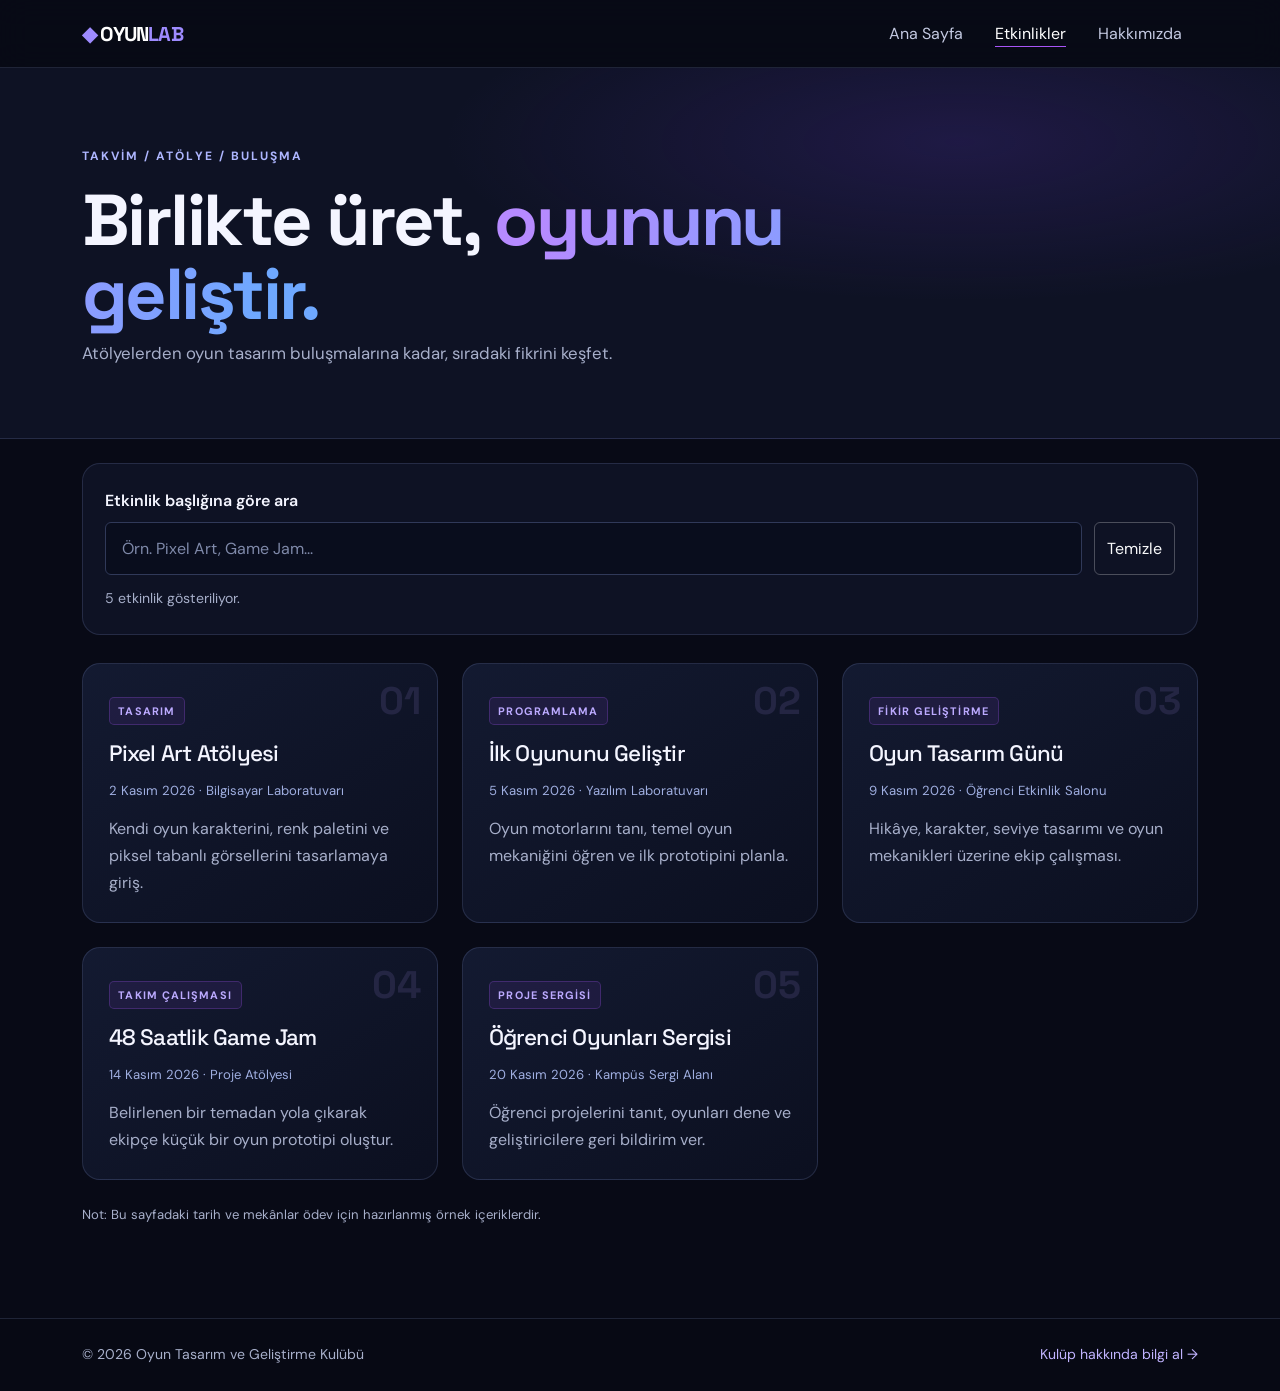
==== etkinlikler.html @ 82740572 "Add files via upload" ====
<!doctype html>
<html lang="tr">
<head>
  <meta charset="utf-8">
  <meta name="viewport" content="width=device-width, initial-scale=1">
  <meta name="description" content="Oyun Tasarım ve Geliştirme Kulübü etkinlikleri ve atölyeleri.">
  <title>Etkinlikler | OyunLAB</title>
  <link href="https://cdn.jsdelivr.net/npm/bootstrap@5.3.3/dist/css/bootstrap.min.css" rel="stylesheet">
  <link rel="stylesheet" href="style.css">
</head>
<body>
  <nav class="navbar navbar-expand-lg navbar-dark site-nav sticky-top">
    <div class="container">
      <a class="navbar-brand fw-bold" href="index.html"><span class="brand-mark">◆</span> OYUN<span class="brand-accent">LAB</span></a>
      <button class="navbar-toggler" type="button" data-bs-toggle="collapse" data-bs-target="#mainNav" aria-controls="mainNav" aria-expanded="false" aria-label="Menüyü aç veya kapat"><span class="navbar-toggler-icon"></span></button>
      <div class="collapse navbar-collapse" id="mainNav"><ul class="navbar-nav ms-auto">
        <li class="nav-item"><a class="nav-link" href="index.html">Ana Sayfa</a></li>
        <li class="nav-item"><a class="nav-link active" aria-current="page" href="etkinlikler.html">Etkinlikler</a></li>
        <li class="nav-item"><a class="nav-link" href="hakkimizda.html">Hakkımızda</a></li>
      </ul></div>
    </div>
  </nav>

  <main>
    <section class="page-hero"><div class="container">
      <p class="eyebrow">TAKVİM / ATÖLYE / BULUŞMA</p>
      <h1>Birlikte üret, <span class="gradient-text">oyununu geliştir.</span></h1>
      <p>Atölyelerden oyun tasarım buluşmalarına kadar, sıradaki fikrini keşfet.</p>
    </div></section>

    <section class="section-space pt-4">
      <div class="container">
        <div class="search-panel">
          <label for="eventSearch" class="form-label">Etkinlik başlığına göre ara</label>
          <div class="search-row">
            <input class="form-control search-input" type="search" id="eventSearch" placeholder="Örn. Pixel Art, Game Jam..." autocomplete="off">
            <button class="btn btn-outline-light" id="clearSearch" type="button">Temizle</button>
          </div>
          <p id="eventCount" class="result-count" aria-live="polite">5 etkinlik gösteriliyor.</p>
        </div>

        <div class="row g-4 mt-1" id="eventList">
          <div class="col-md-6 col-lg-4 event-item" data-title="Pixel Art Atölyesi">
            <article class="event-card h-100"><div class="event-number">01</div><span class="event-tag">TASARIM</span><h2>Pixel Art Atölyesi</h2><p class="event-meta">2 Kasım 2026 · Bilgisayar Laboratuvarı</p><p>Kendi oyun karakterini, renk paletini ve piksel tabanlı görsellerini tasarlamaya giriş.</p></article>
          </div>
          <div class="col-md-6 col-lg-4 event-item" data-title="İlk Oyununu Geliştir">
            <article class="event-card h-100"><div class="event-number">02</div><span class="event-tag">PROGRAMLAMA</span><h2>İlk Oyununu Geliştir</h2><p class="event-meta">5 Kasım 2026 · Yazılım Laboratuvarı</p><p>Oyun motorlarını tanı, temel oyun mekaniğini öğren ve ilk prototipini planla.</p></article>
          </div>
          <div class="col-md-6 col-lg-4 event-item" data-title="Oyun Tasarım Günü">
            <article class="event-card h-100"><div class="event-number">03</div><span class="event-tag">FİKİR GELİŞTİRME</span><h2>Oyun Tasarım Günü</h2><p class="event-meta">9 Kasım 2026 · Öğrenci Etkinlik Salonu</p><p>Hikâye, karakter, seviye tasarımı ve oyun mekanikleri üzerine ekip çalışması.</p></article>
          </div>
          <div class="col-md-6 col-lg-4 event-item" data-title="48 Saatlik Game Jam">
            <article class="event-card h-100"><div class="event-number">04</div><span class="event-tag">TAKIM ÇALIŞMASI</span><h2>48 Saatlik Game Jam</h2><p class="event-meta">14 Kasım 2026 · Proje Atölyesi</p><p>Belirlenen bir temadan yola çıkarak ekipçe küçük bir oyun prototipi oluştur.</p></article>
          </div>
          <div class="col-md-6 col-lg-4 event-item" data-title="Öğrenci Oyunları Sergisi">
            <article class="event-card h-100"><div class="event-number">05</div><span class="event-tag">PROJE SERGİSİ</span><h2>Öğrenci Oyunları Sergisi</h2><p class="event-meta">20 Kasım 2026 · Kampüs Sergi Alanı</p><p>Öğrenci projelerini tanıt, oyunları dene ve geliştiricilere geri bildirim ver.</p></article>
          </div>
        </div>
        <div id="noResults" class="no-results" hidden><span aria-hidden="true">⌕</span><h2>Sonuç bulunamadı</h2><p>Farklı bir etkinlik adı deneyebilir veya aramayı temizleyebilirsin.</p></div>
        <p class="demo-note mt-4">Not: Bu sayfadaki tarih ve mekânlar ödev için hazırlanmış örnek içeriklerdir.</p>
      </div>
    </section>
  </main>

  <footer class="site-footer"><div class="container d-flex flex-column flex-md-row justify-content-between gap-2"><span>© 2026 Oyun Tasarım ve Geliştirme Kulübü</span><a href="hakkimizda.html">Kulüp hakkında bilgi al →</a></div></footer>
  <script src="script.js"></script>
  <script src="https://cdn.jsdelivr.net/npm/bootstrap@5.3.3/dist/js/bootstrap.bundle.min.js"></script>
</body>
</html>
---- style.css ----
@import url('https://fonts.googleapis.com/css2?family=DM+Sans:wght@400;500;600;700&family=Space+Grotesk:wght@400;500;600;700&display=swap');

:root {
  --bg: #080a16;
  --bg-soft: #0e1224;
  --panel: #11172c;
  --panel-light: #171e38;
  --text: #f4f5ff;
  --muted: #a7afca;
  --purple: #a855f7;
  --blue: #4f8cff;
  --line: rgba(169, 184, 255, .15);
}
* { box-sizing: border-box; }
html { scroll-behavior: smooth; }
body { margin: 0; background: var(--bg); color: var(--text); font-family: 'DM Sans', sans-serif; line-height: 1.7; }
a { color: #aabfff; text-decoration: none; }
a:hover { color: #d4c2ff; }
h1, h2, h3, .navbar-brand { font-family: 'Space Grotesk', sans-serif; letter-spacing: -.035em; }
h1 { font-size: clamp(2.7rem, 7vw, 5.8rem); line-height: 1.03; font-weight: 700; }
h2 { font-size: clamp(1.8rem, 4vw, 3rem); line-height: 1.15; }
p { color: var(--muted); }
.site-nav { background: rgba(8, 10, 22, .9); border-bottom: 1px solid var(--line); backdrop-filter: blur(16px); }
.navbar-brand { letter-spacing: -.04em; font-size: 1.25rem; }
.brand-mark, .brand-accent { color: #9e8bff; }
.nav-link { color: #c3c9e1 !important; padding: .75rem 1rem !important; }
.nav-link:hover, .nav-link.active { color: #fff !important; }
.nav-link.active { text-decoration: underline; text-decoration-color: var(--purple); text-underline-offset: 7px; }
.hero-section { position: relative; overflow: hidden; padding: 100px 0 82px; background: radial-gradient(ellipse at 78% 18%, rgba(99, 54, 200, .22), transparent 34%), radial-gradient(ellipse at 15% 80%, rgba(38, 102, 225, .12), transparent 36%), var(--bg); }
.hero-content { position: relative; z-index: 2; }
.eyebrow { color: #aeb6ff; font-size: .75rem; letter-spacing: .17em; font-weight: 700; margin-bottom: 1rem; }
.status-dot { display: inline-block; width: 7px; height: 7px; border-radius: 50%; background: #7df3c1; box-shadow: 0 0 12px #7df3c1; margin-right: .5rem; }
.gradient-text { background: linear-gradient(100deg, #b68aff 10%, #6ea8ff 88%); -webkit-background-clip: text; background-clip: text; color: transparent; }
.hero-copy { max-width: 650px; font-size: 1.1rem; margin: 1.5rem 0 1.8rem; }
.btn-neon { background: linear-gradient(105deg, #8956ed, #3979f6); border: 0; color: #fff; font-weight: 700; box-shadow: 0 8px 30px rgba(93, 84, 240, .2); }
.btn-neon:hover { color: #fff; transform: translateY(-1px); box-shadow: 0 12px 34px rgba(93, 84, 240, .34); }
.btn-outline-light { border-color: rgba(255,255,255,.25); }
.stat-card { height: 100%; padding: 1rem 1.1rem; border: 1px solid var(--line); background: rgba(18, 23, 45, .72); border-radius: 14px; }
.stat-card strong, .stat-card span { display: block; }
.stat-card strong { font-size: .98rem; }
.stat-card span { color: var(--muted); font-size: .85rem; margin-top: .25rem; }
.hero-orb { position: absolute; border-radius: 50%; filter: blur(2px); pointer-events: none; }
.orb-one { width: 240px; height: 240px; border: 1px solid rgba(168,85,247,.2); right: 5%; top: 18%; box-shadow: inset 0 0 65px rgba(168,85,247,.07), 0 0 100px rgba(168,85,247,.07); }
.orb-two { width: 110px; height: 110px; right: 18%; top: 38%; border: 1px solid rgba(79,140,255,.35); box-shadow: 0 0 70px rgba(79,140,255,.15); }
.section-space { padding: 76px 0; }
.section-heading { max-width: 760px; margin-bottom: 1.5rem; }
.section-heading > p:last-child { max-width: 620px; }
.feature-card, .event-card, .content-panel { background: linear-gradient(145deg, rgba(20, 27, 51, .96), rgba(12, 16, 33, .96)); border: 1px solid var(--line); border-radius: 18px; padding: 1.6rem; transition: transform .2s ease, border-color .2s ease; }
.feature-card:hover, .event-card:hover { transform: translateY(-4px); border-color: rgba(143, 123, 255, .55); }
.feature-icon { width: 46px; height: 46px; display: grid; place-items: center; border-radius: 13px; background: rgba(123, 94, 255, .15); border: 1px solid rgba(157, 132, 255, .25); color: #c5b6ff; font-weight: 700; font-size: 1.2rem; margin-bottom: 1.2rem; }
.feature-card h3 { font-size: 1.25rem; }
.feature-card p, .event-card p, .content-panel p { margin-bottom: 0; }
.cta-band { padding: 32px; border: 1px solid var(--line); border-radius: 22px; background: radial-gradient(ellipse at 80% 20%, rgba(96, 70, 210, .2), transparent 50%), var(--bg-soft); }
.cta-inner { display: flex; align-items: center; justify-content: space-between; gap: 2rem; }
.cta-inner h2 { margin-bottom: .8rem; }
.cta-inner p:not(.eyebrow) { margin-bottom: 0; }
.site-footer { border-top: 1px solid var(--line); padding: 24px 0; background: #070914; font-size: .88rem; color: var(--muted); }
.site-footer a { color: #c1b3ff; }
.page-hero { padding: 78px 0 55px; background: radial-gradient(ellipse at 75% 20%, rgba(99, 54, 200, .2), transparent 38%), var(--bg-soft); border-bottom: 1px solid var(--line); }
.page-hero h1 { font-size: clamp(2.5rem, 6vw, 4.5rem); max-width: 900px; }
.page-hero p:not(.eyebrow) { max-width: 720px; font-size: 1.05rem; }
.search-panel { padding: 1.4rem; border-radius: 18px; border: 1px solid var(--line); background: var(--bg-soft); }
.form-label { color: #f4f5ff; font-weight: 600; }
.search-row { display: flex; gap: .75rem; }
.search-input { min-width: 0; background: #090d1d; border: 1px solid #303959; color: #fff; padding: .85rem 1rem; }
.search-input:focus { background: #090d1d; color: #fff; border-color: #8d78ff; box-shadow: 0 0 0 .2rem rgba(141,120,255,.18); }
.search-input::placeholder { color: #7f89a9; }
.result-count { font-size: .88rem; margin: .75rem 0 0; }
.event-card { position: relative; overflow: hidden; padding-top: 2rem; }
.event-number { position: absolute; top: .75rem; right: 1rem; font: 700 2.4rem 'Space Grotesk', sans-serif; color: rgba(174, 151, 255, .13); }
.event-tag { display: inline-block; color: #bcaaff; border: 1px solid rgba(168,85,247,.25); background: rgba(168,85,247,.09); padding: .25rem .55rem; border-radius: 5px; font-size: .68rem; letter-spacing: .1em; font-weight: 700; margin-bottom: 1rem; }
.event-card h2 { font-size: 1.4rem; margin-bottom: .8rem; padding-right: 1rem; }
.event-card .event-meta { color: #9faee0; font-size: .82rem; margin-bottom: .8rem; }
.no-results { text-align: center; padding: 3rem 1rem; border: 1px dashed #40476a; border-radius: 18px; margin-top: 1.5rem; }
.no-results > span { font-size: 2.5rem; color: #a78bfa; }
.no-results h2 { font-size: 1.5rem; }
.demo-note { font-size: .82rem; }
.accent-panel { background: radial-gradient(ellipse at top right, rgba(92, 90, 255, .18), transparent 60%), var(--panel); }
.content-panel h2 { margin-bottom: 1.2rem; }
.content-panel p + p { margin-top: 1rem; }
.mini-pill-row { display: flex; flex-wrap: wrap; gap: .5rem; margin-top: 1.4rem; }
.mini-pill-row span { border: 1px solid var(--line); color: #c8c5ff; padding: .35rem .65rem; border-radius: 999px; font-size: .78rem; }
:focus-visible { outline: 3px solid #a78bfa; outline-offset: 3px; }
[hidden] { display: none !important; }
@media (max-width: 767.98px) {
  .hero-section { padding: 72px 0 56px; }
  .hero-orb { opacity: .35; }
  .section-space { padding: 56px 0; }
  .page-hero { padding: 58px 0 40px; }
  .cta-band { padding: 24px; }
  .cta-inner { align-items: flex-start; flex-direction: column; }
  .search-row { flex-direction: column; }
  .search-row .btn { width: 100%; }
}
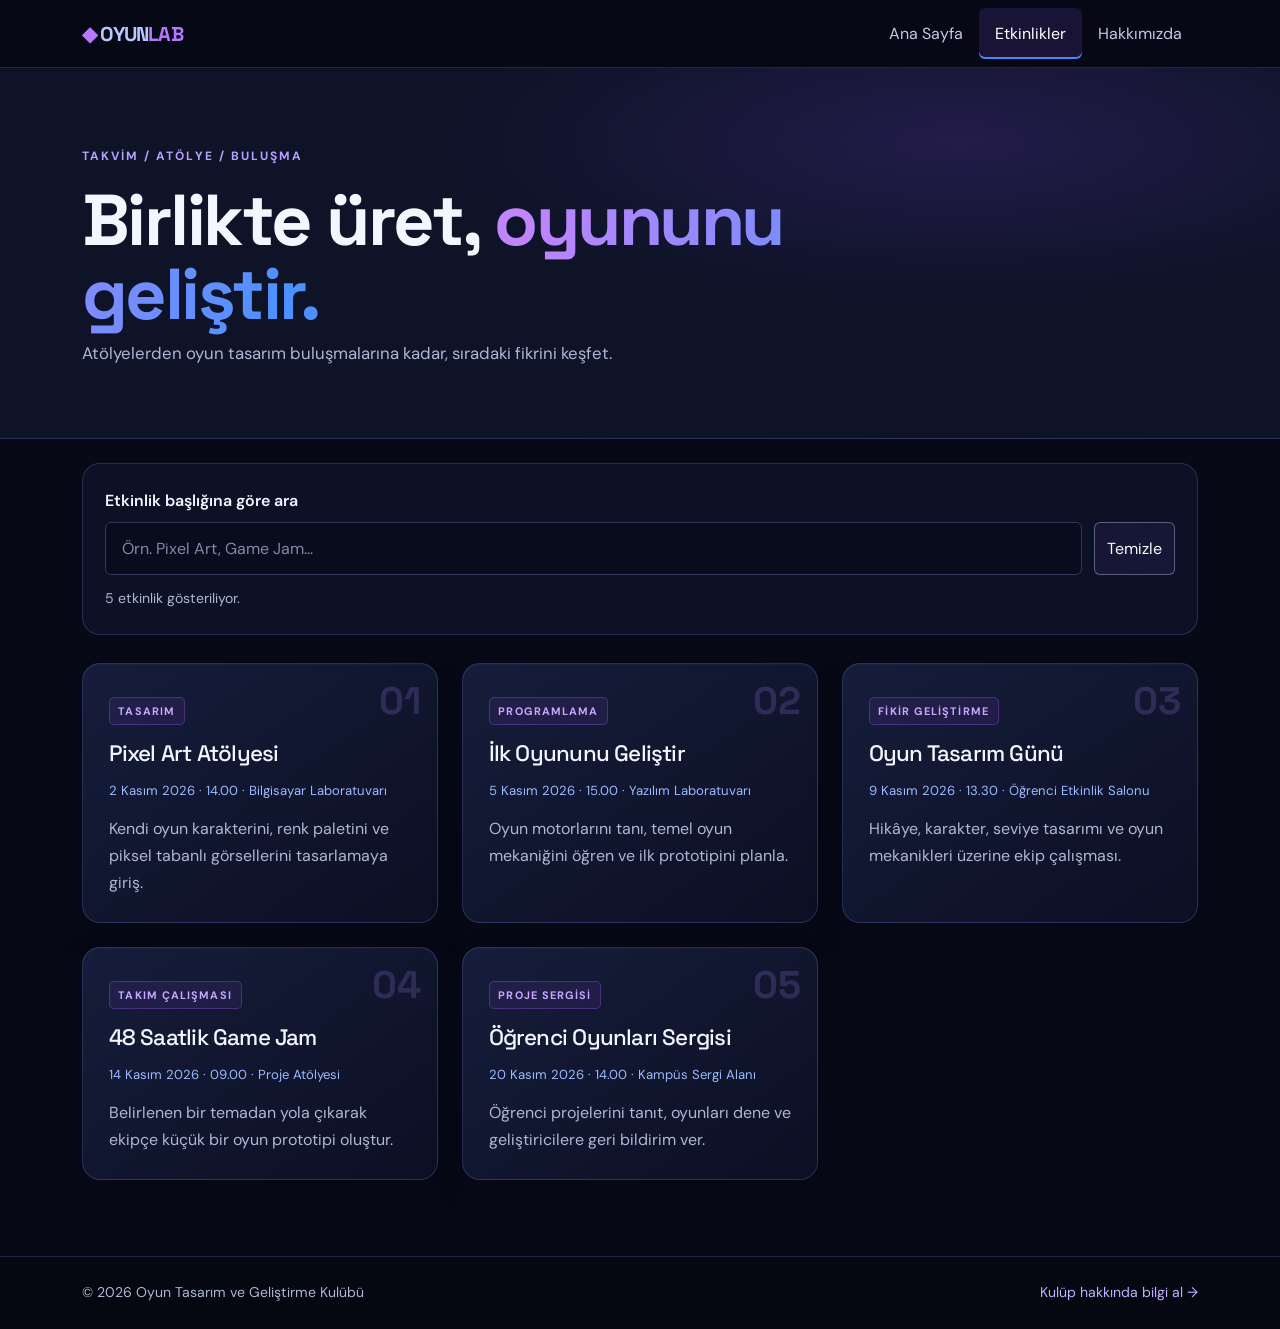
==== commit 39188adc: "son güncellemeler yapıldı" ====
--- a/etkinlikler.html
+++ b/etkinlikler.html
@@ -8,7 +8,7 @@
   <link href="https://cdn.jsdelivr.net/npm/bootstrap@5.3.3/dist/css/bootstrap.min.css" rel="stylesheet">
   <link rel="stylesheet" href="style.css">
 </head>
-<body>
+<body class="site-theme">
   <nav class="navbar navbar-expand-lg navbar-dark site-nav sticky-top">
     <div class="container">
       <a class="navbar-brand fw-bold" href="index.html"><span class="brand-mark">◆</span> OYUN<span class="brand-accent">LAB</span></a>
@@ -41,23 +41,22 @@
 
         <div class="row g-4 mt-1" id="eventList">
           <div class="col-md-6 col-lg-4 event-item" data-title="Pixel Art Atölyesi">
-            <article class="event-card h-100"><div class="event-number">01</div><span class="event-tag">TASARIM</span><h2>Pixel Art Atölyesi</h2><p class="event-meta">2 Kasım 2026 · Bilgisayar Laboratuvarı</p><p>Kendi oyun karakterini, renk paletini ve piksel tabanlı görsellerini tasarlamaya giriş.</p></article>
+            <article class="event-card h-100"><div class="event-number">01</div><span class="event-tag">TASARIM</span><h2>Pixel Art Atölyesi</h2><p class="event-meta"><time datetime="2026-11-02T14:00">2 Kasım 2026 · 14.00</time> · Bilgisayar Laboratuvarı</p><p>Kendi oyun karakterini, renk paletini ve piksel tabanlı görsellerini tasarlamaya giriş.</p></article>
           </div>
           <div class="col-md-6 col-lg-4 event-item" data-title="İlk Oyununu Geliştir">
-            <article class="event-card h-100"><div class="event-number">02</div><span class="event-tag">PROGRAMLAMA</span><h2>İlk Oyununu Geliştir</h2><p class="event-meta">5 Kasım 2026 · Yazılım Laboratuvarı</p><p>Oyun motorlarını tanı, temel oyun mekaniğini öğren ve ilk prototipini planla.</p></article>
+            <article class="event-card h-100"><div class="event-number">02</div><span class="event-tag">PROGRAMLAMA</span><h2>İlk Oyununu Geliştir</h2><p class="event-meta"><time datetime="2026-11-05T15:00">5 Kasım 2026 · 15.00</time> · Yazılım Laboratuvarı</p><p>Oyun motorlarını tanı, temel oyun mekaniğini öğren ve ilk prototipini planla.</p></article>
           </div>
           <div class="col-md-6 col-lg-4 event-item" data-title="Oyun Tasarım Günü">
-            <article class="event-card h-100"><div class="event-number">03</div><span class="event-tag">FİKİR GELİŞTİRME</span><h2>Oyun Tasarım Günü</h2><p class="event-meta">9 Kasım 2026 · Öğrenci Etkinlik Salonu</p><p>Hikâye, karakter, seviye tasarımı ve oyun mekanikleri üzerine ekip çalışması.</p></article>
+            <article class="event-card h-100"><div class="event-number">03</div><span class="event-tag">FİKİR GELİŞTİRME</span><h2>Oyun Tasarım Günü</h2><p class="event-meta"><time datetime="2026-11-09T13:30">9 Kasım 2026 · 13.30</time> · Öğrenci Etkinlik Salonu</p><p>Hikâye, karakter, seviye tasarımı ve oyun mekanikleri üzerine ekip çalışması.</p></article>
           </div>
           <div class="col-md-6 col-lg-4 event-item" data-title="48 Saatlik Game Jam">
-            <article class="event-card h-100"><div class="event-number">04</div><span class="event-tag">TAKIM ÇALIŞMASI</span><h2>48 Saatlik Game Jam</h2><p class="event-meta">14 Kasım 2026 · Proje Atölyesi</p><p>Belirlenen bir temadan yola çıkarak ekipçe küçük bir oyun prototipi oluştur.</p></article>
+            <article class="event-card h-100"><div class="event-number">04</div><span class="event-tag">TAKIM ÇALIŞMASI</span><h2>48 Saatlik Game Jam</h2><p class="event-meta"><time datetime="2026-11-14T09:00">14 Kasım 2026 · 09.00</time> · Proje Atölyesi</p><p>Belirlenen bir temadan yola çıkarak ekipçe küçük bir oyun prototipi oluştur.</p></article>
           </div>
           <div class="col-md-6 col-lg-4 event-item" data-title="Öğrenci Oyunları Sergisi">
-            <article class="event-card h-100"><div class="event-number">05</div><span class="event-tag">PROJE SERGİSİ</span><h2>Öğrenci Oyunları Sergisi</h2><p class="event-meta">20 Kasım 2026 · Kampüs Sergi Alanı</p><p>Öğrenci projelerini tanıt, oyunları dene ve geliştiricilere geri bildirim ver.</p></article>
+            <article class="event-card h-100"><div class="event-number">05</div><span class="event-tag">PROJE SERGİSİ</span><h2>Öğrenci Oyunları Sergisi</h2><p class="event-meta"><time datetime="2026-11-20T14:00">20 Kasım 2026 · 14.00</time> · Kampüs Sergi Alanı</p><p>Öğrenci projelerini tanıt, oyunları dene ve geliştiricilere geri bildirim ver.</p></article>
           </div>
         </div>
         <div id="noResults" class="no-results" hidden><span aria-hidden="true">⌕</span><h2>Sonuç bulunamadı</h2><p>Farklı bir etkinlik adı deneyebilir veya aramayı temizleyebilirsin.</p></div>
-        <p class="demo-note mt-4">Not: Bu sayfadaki tarih ve mekânlar ödev için hazırlanmış örnek içeriklerdir.</p>
       </div>
     </section>
   </main>
--- a/style.css
+++ b/style.css
@@ -33,7 +33,6 @@
 .gradient-text { background: linear-gradient(100deg, #b68aff 10%, #6ea8ff 88%); -webkit-background-clip: text; background-clip: text; color: transparent; }
 .hero-copy { max-width: 650px; font-size: 1.1rem; margin: 1.5rem 0 1.8rem; }
 .btn-neon { background: linear-gradient(105deg, #8956ed, #3979f6); border: 0; color: #fff; font-weight: 700; box-shadow: 0 8px 30px rgba(93, 84, 240, .2); }
-.btn-neon:hover { color: #fff; transform: translateY(-1px); box-shadow: 0 12px 34px rgba(93, 84, 240, .34); }
 .btn-outline-light { border-color: rgba(255,255,255,.25); }
 .stat-card { height: 100%; padding: 1rem 1.1rem; border: 1px solid var(--line); background: rgba(18, 23, 45, .72); border-radius: 14px; }
 .stat-card strong, .stat-card span { display: block; }
@@ -45,8 +44,7 @@
 .section-space { padding: 76px 0; }
 .section-heading { max-width: 760px; margin-bottom: 1.5rem; }
 .section-heading > p:last-child { max-width: 620px; }
-.feature-card, .event-card, .content-panel { background: linear-gradient(145deg, rgba(20, 27, 51, .96), rgba(12, 16, 33, .96)); border: 1px solid var(--line); border-radius: 18px; padding: 1.6rem; transition: transform .2s ease, border-color .2s ease; }
-.feature-card:hover, .event-card:hover { transform: translateY(-4px); border-color: rgba(143, 123, 255, .55); }
+.feature-card, .event-card, .content-panel { background: linear-gradient(145deg, rgba(20, 27, 51, .96), rgba(12, 16, 33, .96)); border: 1px solid var(--line); border-radius: 18px; padding: 1.6rem; transition: transform .25s ease, border-color .25s ease, background .25s ease, box-shadow .25s ease; }
 .feature-icon { width: 46px; height: 46px; display: grid; place-items: center; border-radius: 13px; background: rgba(123, 94, 255, .15); border: 1px solid rgba(157, 132, 255, .25); color: #c5b6ff; font-weight: 700; font-size: 1.2rem; margin-bottom: 1.2rem; }
 .feature-card h3 { font-size: 1.25rem; }
 .feature-card p, .event-card p, .content-panel p { margin-bottom: 0; }
@@ -82,6 +80,122 @@
 .mini-pill-row span { border: 1px solid var(--line); color: #c8c5ff; padding: .35rem .65rem; border-radius: 999px; font-size: .78rem; }
 :focus-visible { outline: 3px solid #a78bfa; outline-offset: 3px; }
 [hidden] { display: none !important; }
+.site-theme {
+  --bg: #070916;
+  --bg-soft: #0e1328;
+  --panel: #141b35;
+  --panel-light: #1b2648;
+  --text: #f3f5ff;
+  --muted: #adb7d4;
+  --purple: #a855f7;
+  --blue: #4387ff;
+  --line: rgba(139, 157, 255, .2);
+  background: var(--bg);
+}
+.site-theme a { color: #b8c9ff; }
+.site-theme a:hover { color: #dfc2ff; }
+.site-theme .site-nav { background: rgba(7, 9, 22, .93); }
+.site-theme .brand-mark, .site-theme .brand-accent { color: #b578ff; }
+.site-theme .nav-link.active { color: #fff !important; background: rgba(139, 92, 246, .14); border-radius: 6px; box-shadow: inset 0 -2px #4387ff; text-decoration: none; }
+.site-theme .hero-section {
+  background:
+    radial-gradient(ellipse at 78% 18%, rgba(126, 67, 224, .23), transparent 34%),
+    radial-gradient(ellipse at 15% 80%, rgba(43, 106, 235, .15), transparent 36%),
+    var(--bg);
+}
+.site-theme .eyebrow { color: #b7a1ff; }
+.site-theme .status-dot { background: #63a6ff; box-shadow: 0 0 12px rgba(99, 166, 255, .8); }
+.site-theme .gradient-text { background-image: linear-gradient(100deg, #c084fc 8%, #4d91ff 92%); }
+.site-theme .btn-neon {
+  background: linear-gradient(105deg, #8f3ed8, #2864d8);
+  background-size: 200% 100%;
+  background-position: 0% 50%;
+  color: #fff;
+  box-shadow: 0 8px 30px rgba(91, 87, 232, .24);
+  transition: background-position .35s ease, box-shadow .3s ease, border-color .3s ease, color .3s ease, transform .25s ease;
+}
+.site-theme .btn-outline-light { border-color: rgba(220, 225, 255, .35); background-image: linear-gradient(105deg, rgba(168, 85, 247, .08), rgba(67, 135, 255, .08)); background-size: 200% 100%; background-position: 0% 50%; transition: background-position .35s ease, background-color .3s ease, box-shadow .3s ease, border-color .3s ease, color .3s ease; }
+.site-theme .btn:not(.btn-neon):not(.btn-outline-light) { transition: background-color .3s ease, box-shadow .3s ease, border-color .3s ease, color .3s ease; }
+.site-theme .stat-card { background: rgba(20, 27, 53, .78); }
+.site-theme .hero-orb { animation: home-drift 20s ease-in-out infinite alternate; }
+.site-theme .orb-one { border-color: rgba(168, 85, 247, .34); box-shadow: inset 0 0 65px rgba(168, 85, 247, .1), 0 0 100px rgba(168, 85, 247, .12); }
+.site-theme .orb-two { border-color: rgba(67, 135, 255, .48); box-shadow: 0 0 70px rgba(67, 135, 255, .2); animation-duration: 24s; animation-delay: -8s; }
+.site-theme .feature-card, .site-theme .event-card, .site-theme .content-panel { background: linear-gradient(145deg, rgba(23, 31, 61, .94), rgba(12, 16, 36, .96)); box-shadow: inset 0 1px rgba(255, 255, 255, .025), 0 12px 32px rgba(2, 5, 20, .16); }
+.site-theme .feature-icon { background: rgba(139, 92, 246, .13); border-color: rgba(167, 139, 250, .3); color: #d0b4ff; }
+.site-theme .cta-band { background: radial-gradient(ellipse at 80% 20%, rgba(74, 85, 220, .2), transparent 50%), var(--bg-soft); }
+.site-theme .site-footer { background: #050711; }
+.site-theme .site-footer a { color: #c2afff; }
+.site-theme :focus-visible { outline-color: #8b74ff; }
+.site-theme .page-hero > .container,
+.site-theme .hero-content > .eyebrow,
+.site-theme .hero-content > h1,
+.site-theme .hero-content > .hero-copy,
+.site-theme .hero-content > .d-flex,
+.site-theme .hero-content > .hero-stats { animation: home-enter .55s ease-out both; }
+.site-theme .game-scene { position: absolute; z-index: 1; top: 42%; right: 8%; width: 180px; height: 100px; pointer-events: none; }
+.site-theme .game-platform { position: absolute; right: 0; bottom: 10px; left: 0; height: 4px; background: repeating-linear-gradient(90deg, #4387ff 0 10px, transparent 10px 15px); opacity: .7; }
+.site-theme .game-player { position: absolute; z-index: 1; bottom: 14px; left: 36px; width: 10px; height: 10px; background: #a855f7; box-shadow: 10px 0 #a855f7, -10px 10px #4387ff, 0 10px #4387ff, 10px 10px #4387ff, 0 20px #4387ff, -10px 30px #f3f5ff, 10px 30px #f3f5ff; animation: game-jump 2.6s ease-in-out infinite alternate; }
+.site-theme .game-shadow { position: absolute; bottom: 7px; left: 22px; width: 38px; height: 5px; border-radius: 50%; background: rgba(67, 135, 255, .38); animation: game-shadow 2.6s ease-in-out infinite alternate; }
+.site-theme .game-coin { position: absolute; right: 26px; bottom: 35px; width: 10px; height: 10px; background: #f6d365; box-shadow: 0 0 16px rgba(246, 211, 101, .7); animation: game-coin 2.6s ease-in-out infinite alternate; }
+.site-theme .section-heading, .site-theme .feature-card, .site-theme .event-item, .site-theme .content-panel, .site-theme .cta-inner { animation: home-enter .55s ease-out both; }
+.site-theme .page-hero { background: radial-gradient(ellipse at 75% 20%, rgba(126, 67, 224, .18), transparent 38%), var(--bg-soft); }
+.site-theme .search-panel { background: rgba(14, 19, 40, .94); }
+.site-theme .form-label { color: var(--text); }
+.site-theme .search-input, .site-theme .search-input:focus { background: #090c1d; color: var(--text); }
+.site-theme .search-input:focus { border-color: #8b6cff; box-shadow: 0 0 0 .2rem rgba(139, 108, 255, .18); }
+.site-theme .event-number { color: rgba(168, 133, 255, .2); }
+.site-theme .event-tag { color: #c7a8ff; border-color: rgba(168, 85, 247, .32); background: rgba(168, 85, 247, .09); }
+.site-theme .event-card .event-meta { color: #9abaff; }
+.site-theme .no-results { border-color: rgba(139, 157, 255, .38); }
+.site-theme .no-results > span, .site-theme .mini-pill-row span { color: #c2afff; }
+.site-theme .mini-pill-row span { border-color: var(--line); }
+.site-theme .accent-panel { background: radial-gradient(ellipse at top right, rgba(67, 110, 235, .2), transparent 60%), var(--panel); }
+@media (hover: hover) and (pointer: fine) {
+  .site-theme .feature-card:hover, .site-theme .event-card:hover {
+    transform: translateY(-4px);
+    border-color: rgba(168, 133, 255, .72);
+    background: linear-gradient(145deg, rgba(31, 40, 76, .97), rgba(15, 20, 45, .98));
+    box-shadow: inset 0 1px rgba(255, 255, 255, .04), 0 12px 34px rgba(74, 87, 226, .18), 0 0 24px rgba(168, 85, 247, .16);
+  }
+  .site-theme .btn-neon:hover { color: #fff; background-position: 100% 50%; transform: translateY(-1px); box-shadow: 0 12px 34px rgba(91, 87, 232, .4); }
+  .site-theme .btn-outline-light:hover { color: #fff; background-position: 100% 50%; border-color: rgba(139, 157, 255, .7); box-shadow: 0 8px 24px rgba(74, 87, 226, .16); }
+}
+@keyframes home-enter {
+  from { opacity: .78; transform: translateY(8px); }
+  to { opacity: 1; transform: translateY(0); }
+}
+@keyframes home-drift {
+  from { transform: translate3d(0, -8px, 0); }
+  to { transform: translate3d(0, 12px, 0); }
+}
+@keyframes game-jump {
+  0% { transform: translate(0, 0); }
+  24% { transform: translate(10px, 0); }
+  48% { transform: translate(46px, -26px); }
+  64% { transform: translate(74px, -26px); }
+  80%, 100% { transform: translate(96px, 0); }
+}
+@keyframes game-shadow {
+  0% { transform: translateX(0) scaleX(1); opacity: .65; }
+  48%, 64% { transform: translateX(46px) scaleX(.55); opacity: .3; }
+  80%, 100% { transform: translateX(96px) scaleX(1); opacity: .65; }
+}
+@keyframes game-coin {
+  0%, 48% { transform: translateY(0) scaleX(1); opacity: 1; }
+  60% { transform: translateY(-8px) scaleX(.2); opacity: .35; }
+  68%, 100% { transform: translateY(-8px) scaleX(.2); opacity: 0; }
+}
+@media (prefers-reduced-motion: reduce) {
+  html { scroll-behavior: auto !important; }
+  .site-theme *, .site-theme *::before, .site-theme *::after {
+    animation-duration: .01ms !important;
+    animation-iteration-count: 1 !important;
+    animation-delay: 0ms !important;
+    transition-duration: .01ms !important;
+    transition-delay: 0ms !important;
+    scroll-behavior: auto !important;
+  }
+}
 @media (max-width: 767.98px) {
   .hero-section { padding: 72px 0 56px; }
   .hero-orb { opacity: .35; }
@@ -92,3 +206,6 @@
   .search-row { flex-direction: column; }
   .search-row .btn { width: 100%; }
 }
+@media (max-width: 991.98px) {
+  .site-theme .game-scene { display: none; }
+}
